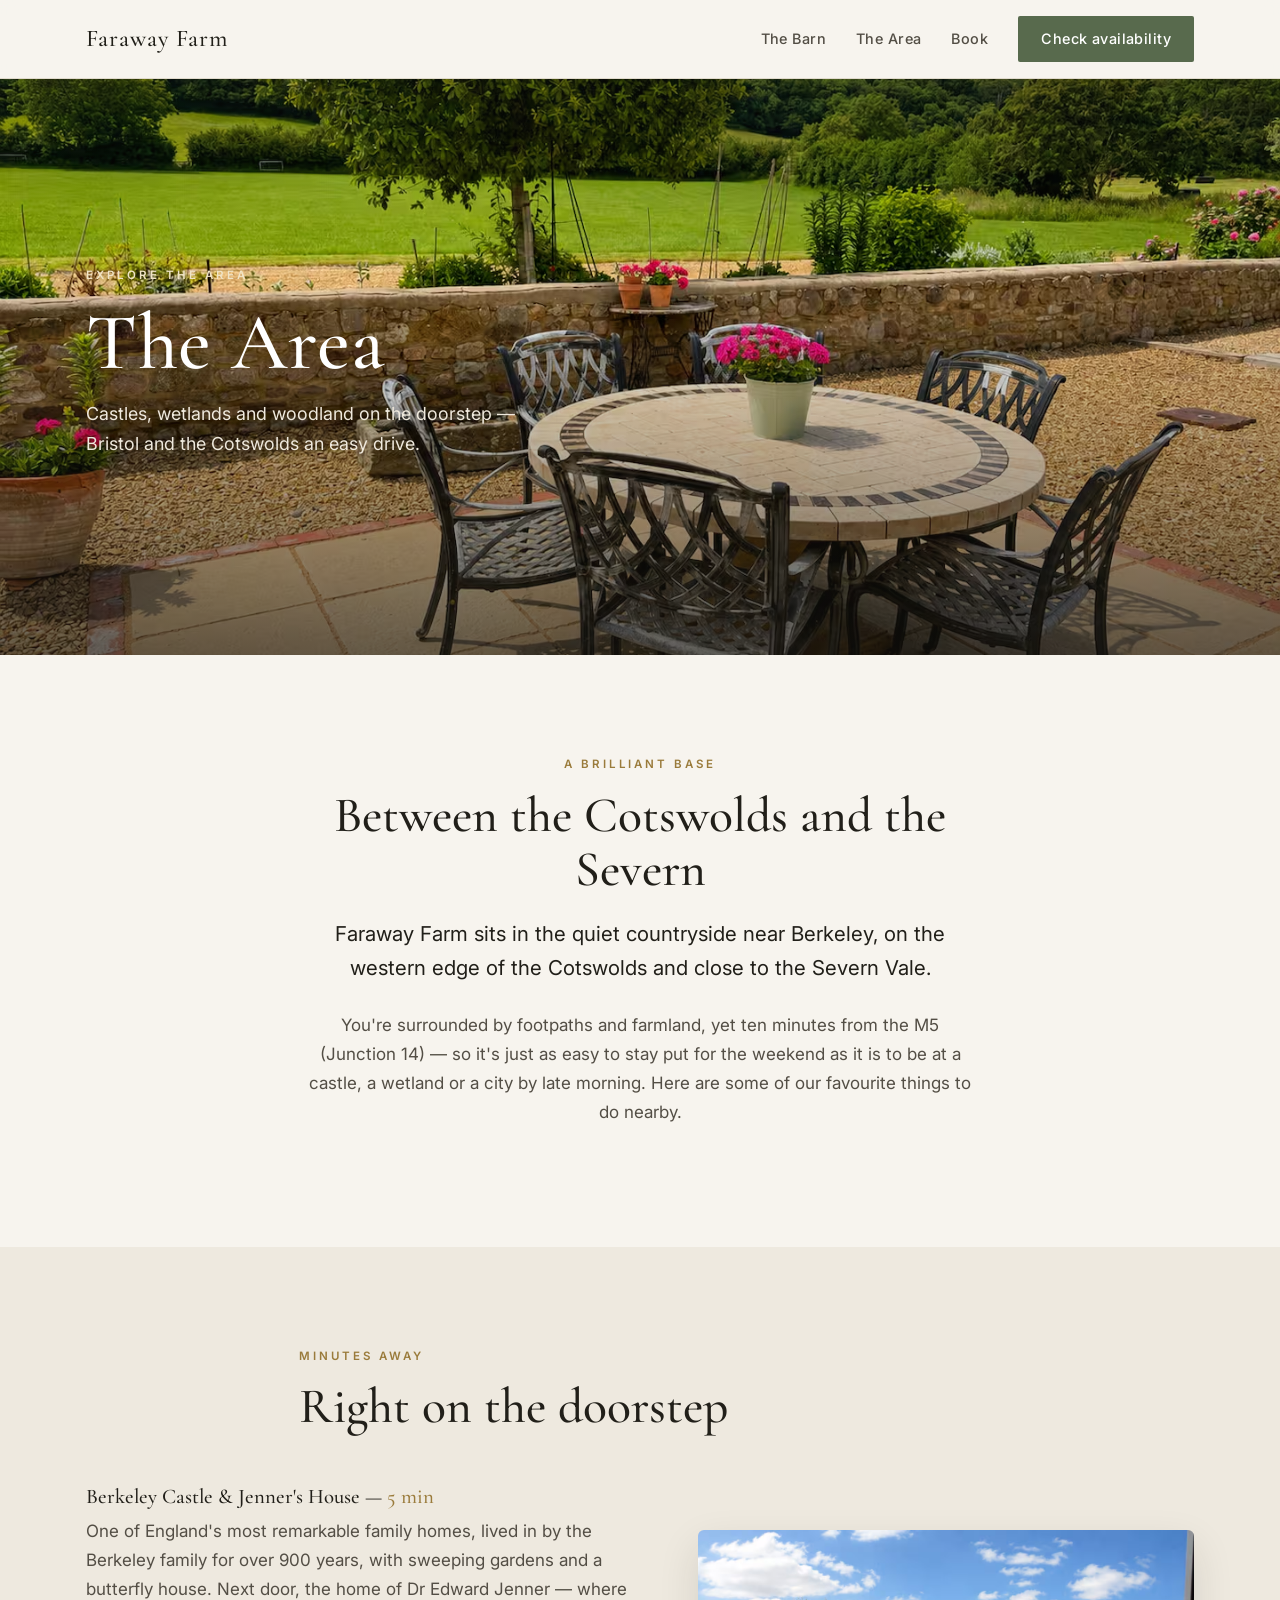
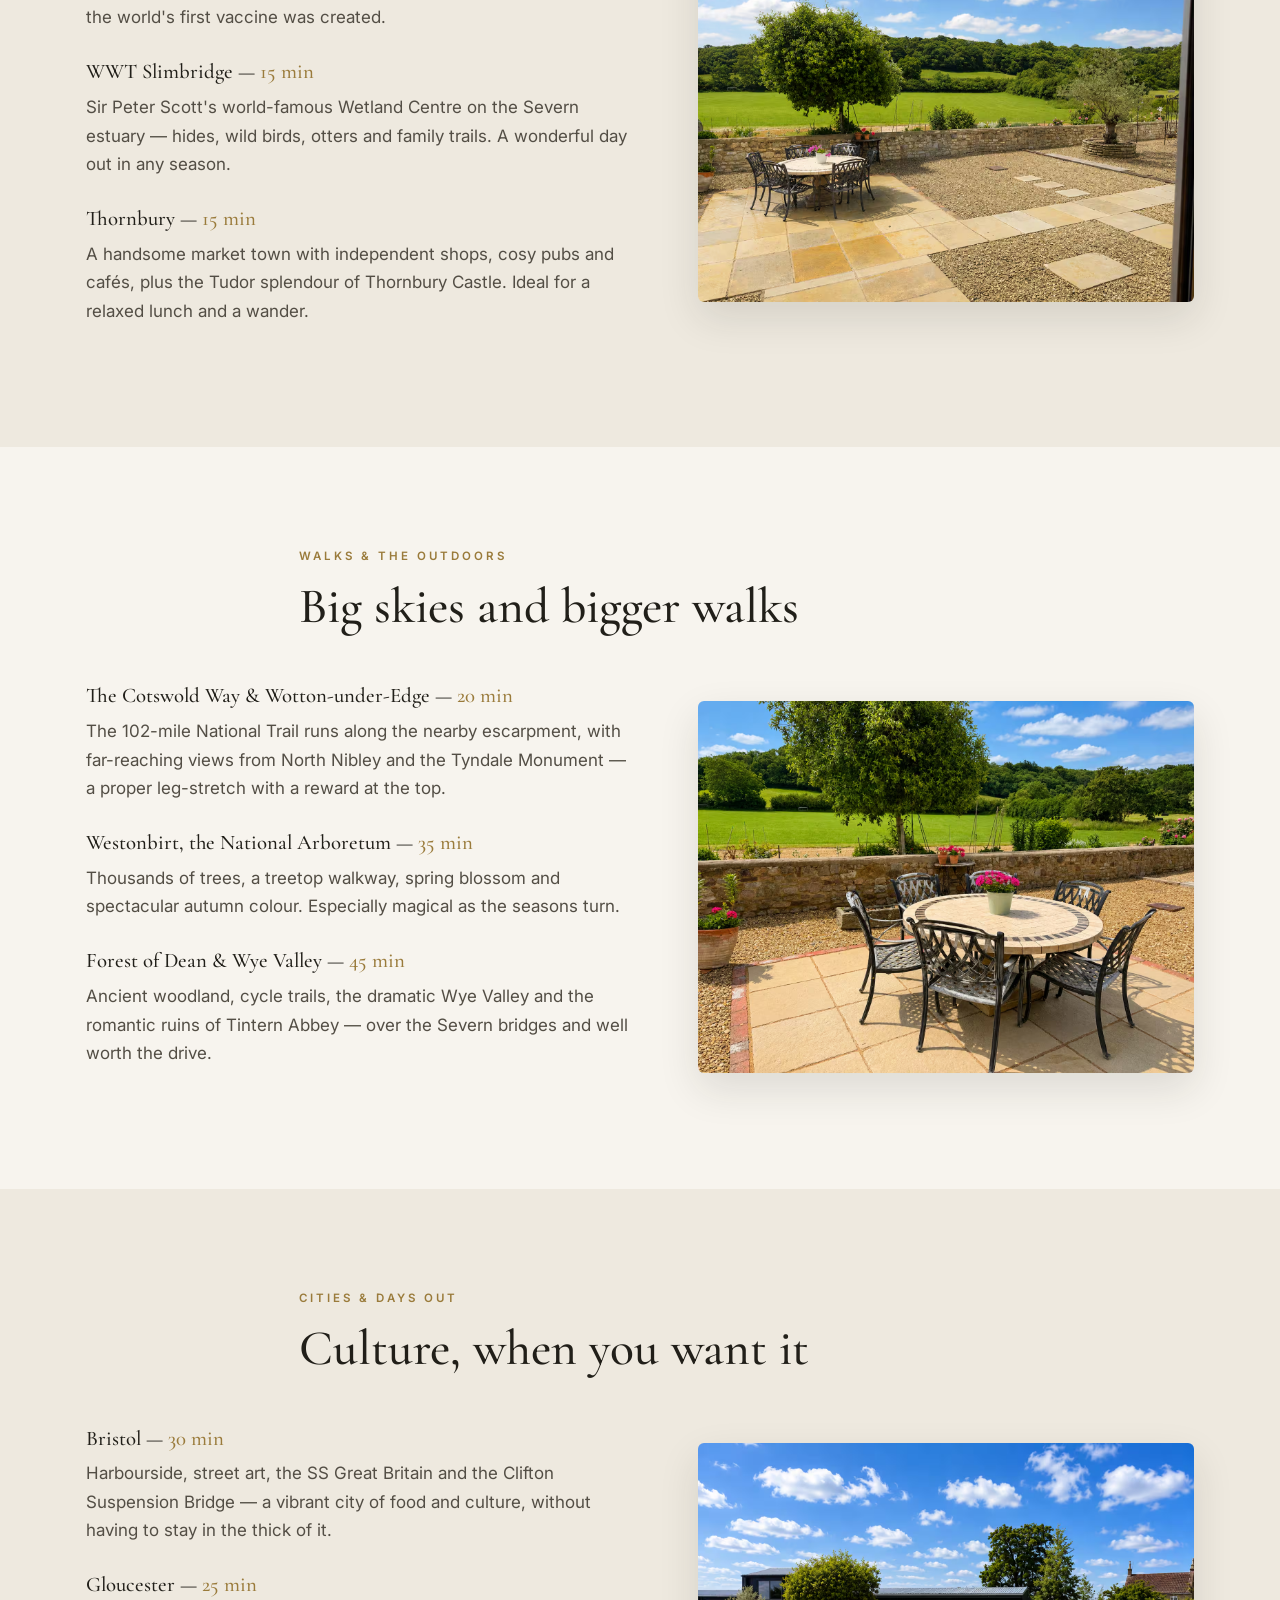
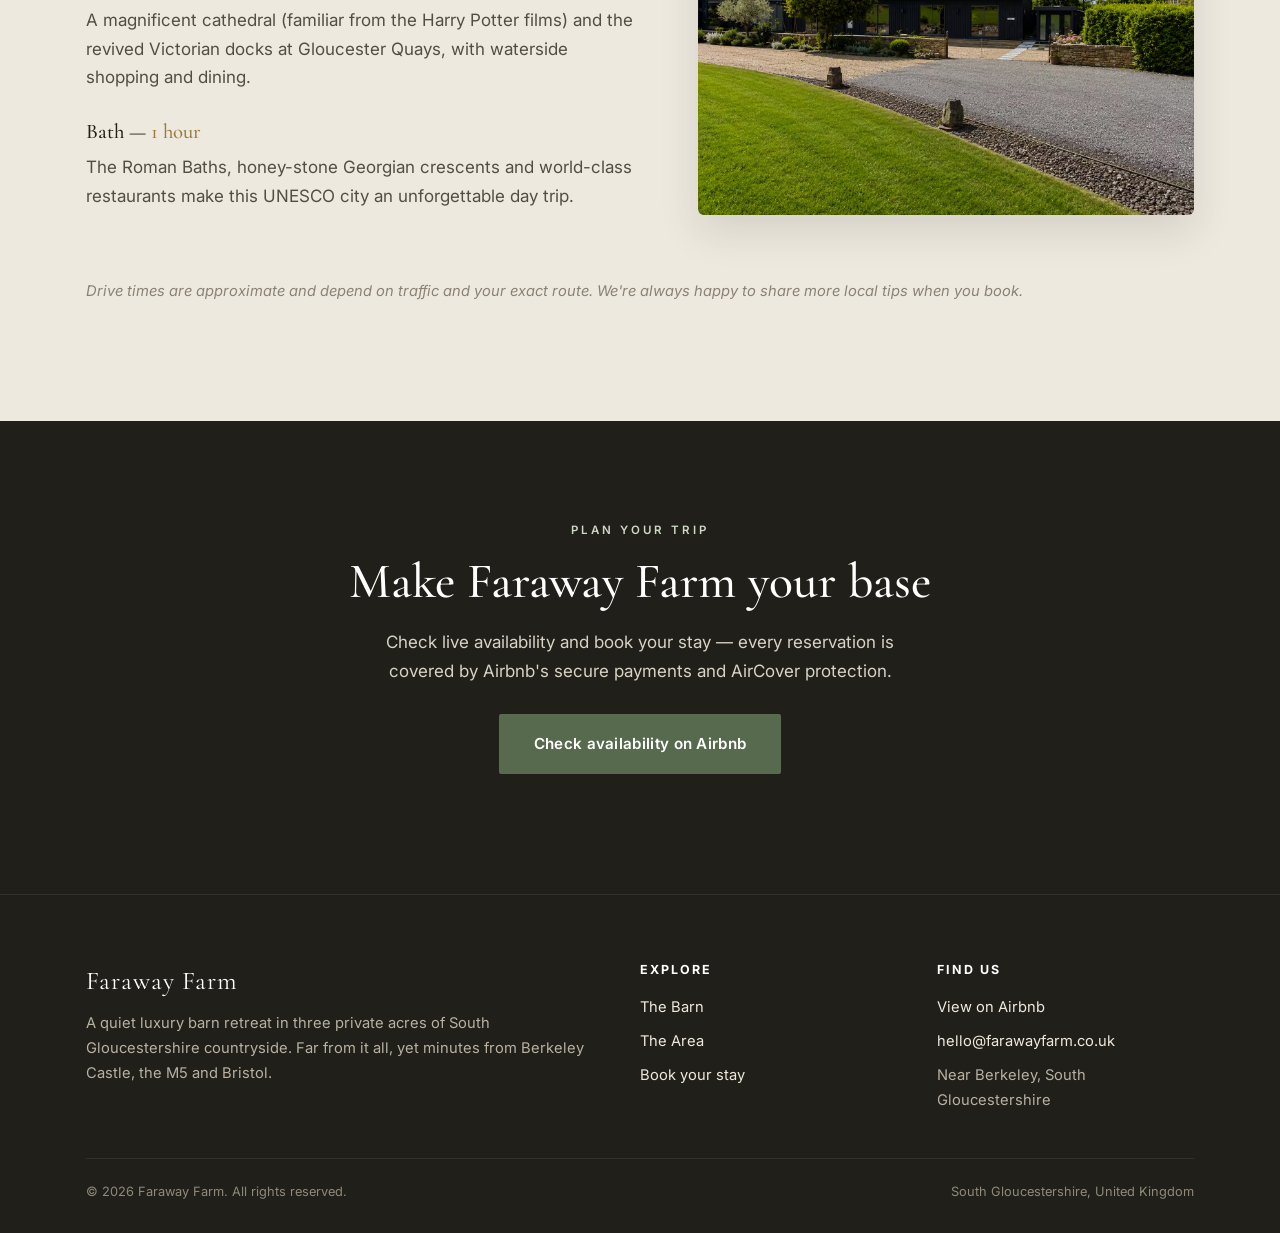
==== the-area.html @ 57a82e9d "Faraway Farm marketing site: image-led home page, The Barn/The Farm/Nearby sections, approximate-are" ====
<!DOCTYPE html>
<html lang="en-GB">
<head>
<meta charset="utf-8">
<meta name="viewport" content="width=device-width, initial-scale=1">
<title>Things to Do near Berkeley &amp; Thornbury | Faraway Farm, South Gloucestershire</title>
<meta name="description" content="What to do near Faraway Farm, close to Berkeley: Berkeley Castle, WWT Slimbridge, Thornbury, the Cotswold Way, Westonbirt Arboretum, the Forest of Dean and Wye Valley, plus easy days out in Bristol, Gloucester and Bath. Ten minutes from the M5.">
<link rel="canonical" href="https://www.farawayfarm.co.uk/the-area.html">

<meta property="og:type" content="website">
<meta property="og:title" content="The area around Faraway Farm — Berkeley, South Gloucestershire">
<meta property="og:description" content="Castles, wetlands, woodland and cities — all within easy reach of Faraway Farm, yet ten minutes from the M5.">
<meta property="og:image" content="https://www.farawayfarm.co.uk/assets/images/patio-dining.jpg">
<meta property="og:url" content="https://www.farawayfarm.co.uk/the-area.html">
<meta name="twitter:card" content="summary_large_image">

<link rel="preconnect" href="https://fonts.googleapis.com">
<link rel="preconnect" href="https://fonts.gstatic.com" crossorigin>
<link href="https://fonts.googleapis.com/css2?family=Cormorant+Garamond:ital,wght@0,400;0,500;0,600;1,400;1,500&family=Inter:wght@400;500;600;700&display=swap" rel="stylesheet">
<link rel="stylesheet" href="assets/styles.css">
</head>
<body>

<header class="site-header">
  <nav class="nav">
    <a class="brand" href="index.html">Faraway Farm</a>
    <button class="nav-toggle" aria-label="Open menu" aria-expanded="false">☰</button>
    <div class="nav-links" id="menu">
      <a href="the-barn.html">The Barn</a>
      <a href="the-area.html">The Area</a>
      <a href="#book">Book</a>
      <a class="btn btn-primary" href="https://www.airbnb.co.uk/rooms/1699802364503795984" target="_blank" rel="noopener">Check availability</a>
    </div>
  </nav>
</header>

<section class="hero short">
  <picture>
    <source srcset="assets/images/patio-dining.avif" type="image/avif">
    <img src="assets/images/patio-dining.jpg" alt="Patio at Faraway Farm looking out over countryside and woodland">
  </picture>
  <div class="hero-inner">
    <p class="label">Explore the area</p>
    <h1>The Area</h1>
    <p class="sub">Castles, wetlands and woodland on the doorstep — Bristol and the Cotswolds an easy drive.</p>
  </div>
</section>

<!-- INTRO -->
<section>
  <div class="container narrow center">
    <p class="label">A brilliant base</p>
    <h2>Between the Cotswolds and the Severn</h2>
    <p class="lead">Faraway Farm sits in the quiet countryside near Berkeley, on the western edge of the Cotswolds and close to the Severn Vale.</p>
    <p>You're surrounded by footpaths and farmland, yet ten minutes from the M5 (Junction 14) — so it's just as easy to stay put for the weekend as it is to be at a castle, a wetland or a city by late morning. Here are some of our favourite things to do nearby.</p>
  </div>
</section>

<!-- MINUTES AWAY -->
<section class="alt">
  <div class="container">
    <div class="section-head"><p class="label">Minutes away</p><h2>Right on the doorstep</h2></div>
    <div class="feature">
      <div class="feature-body">
        <h3>Berkeley Castle &amp; Jenner's House — <span style="color:var(--gold);">5 min</span></h3>
        <p>One of England's most remarkable family homes, lived in by the Berkeley family for over 900 years, with sweeping gardens and a butterfly house. Next door, the home of Dr Edward Jenner — where the world's first vaccine was created.</p>
        <h3 style="margin-top:1.4em;">WWT Slimbridge — <span style="color:var(--gold);">15 min</span></h3>
        <p>Sir Peter Scott's world-famous Wetland Centre on the Severn estuary — hides, wild birds, otters and family trails. A wonderful day out in any season.</p>
        <h3 style="margin-top:1.4em;">Thornbury — <span style="color:var(--gold);">15 min</span></h3>
        <p>A handsome market town with independent shops, cosy pubs and cafés, plus the Tudor splendour of Thornbury Castle. Ideal for a relaxed lunch and a wander.</p>
      </div>
      <div class="feature-media">
        <picture>
          <source srcset="assets/images/view.avif" type="image/avif">
          <img src="assets/images/view.jpg" alt="Countryside and woodland near Faraway Farm">
        </picture>
      </div>
    </div>
  </div>
</section>

<!-- OUTDOORS -->
<section>
  <div class="container">
    <div class="section-head"><p class="label">Walks &amp; the outdoors</p><h2>Big skies and bigger walks</h2></div>
    <div class="feature reverse">
      <div class="feature-body">
        <h3>The Cotswold Way &amp; Wotton-under-Edge — <span style="color:var(--gold);">20 min</span></h3>
        <p>The 102-mile National Trail runs along the nearby escarpment, with far-reaching views from North Nibley and the Tyndale Monument — a proper leg-stretch with a reward at the top.</p>
        <h3 style="margin-top:1.4em;">Westonbirt, the National Arboretum — <span style="color:var(--gold);">35 min</span></h3>
        <p>Thousands of trees, a treetop walkway, spring blossom and spectacular autumn colour. Especially magical as the seasons turn.</p>
        <h3 style="margin-top:1.4em;">Forest of Dean &amp; Wye Valley — <span style="color:var(--gold);">45 min</span></h3>
        <p>Ancient woodland, cycle trails, the dramatic Wye Valley and the romantic ruins of Tintern Abbey — over the Severn bridges and well worth the drive.</p>
      </div>
      <div class="feature-media">
        <picture>
          <source srcset="assets/images/patio-dining.avif" type="image/avif">
          <img src="assets/images/patio-dining.jpg" alt="Outdoor dining with views over the fields">
        </picture>
      </div>
    </div>
  </div>
</section>

<!-- CITIES -->
<section class="alt">
  <div class="container">
    <div class="section-head"><p class="label">Cities &amp; days out</p><h2>Culture, when you want it</h2></div>
    <div class="feature">
      <div class="feature-body">
        <h3>Bristol — <span style="color:var(--gold);">30 min</span></h3>
        <p>Harbourside, street art, the SS Great Britain and the Clifton Suspension Bridge — a vibrant city of food and culture, without having to stay in the thick of it.</p>
        <h3 style="margin-top:1.4em;">Gloucester — <span style="color:var(--gold);">25 min</span></h3>
        <p>A magnificent cathedral (familiar from the Harry Potter films) and the revived Victorian docks at Gloucester Quays, with waterside shopping and dining.</p>
        <h3 style="margin-top:1.4em;">Bath — <span style="color:var(--gold);">1 hour</span></h3>
        <p>The Roman Baths, honey-stone Georgian crescents and world-class restaurants make this UNESCO city an unforgettable day trip.</p>
      </div>
      <div class="feature-media">
        <picture>
          <source srcset="assets/images/exterior.avif" type="image/avif">
          <img src="assets/images/exterior.jpg" alt="The barn and grounds at Faraway Farm">
        </picture>
      </div>
    </div>
    <p style="margin-top:48px; font-size:.92rem; color:var(--muted);"><em>Drive times are approximate and depend on traffic and your exact route. We're always happy to share more local tips when you book.</em></p>
  </div>
</section>

<!-- BOOK -->
<section class="book" id="book">
  <div class="container narrow">
    <p class="label" style="color:#cdd9c4;">Plan your trip</p>
    <h2>Make Faraway Farm your base</h2>
    <p>Check live availability and book your stay — every reservation is covered by Airbnb's secure payments and AirCover protection.</p>
    <p><a class="btn btn-primary" href="https://www.airbnb.co.uk/rooms/1699802364503795984" target="_blank" rel="noopener">Check availability on Airbnb</a></p>
  </div>
</section>

<footer class="site-footer">
  <div class="container">
    <div class="footer-grid">
      <div>
        <p class="brand-foot">Faraway Farm</p>
        <p>A quiet luxury barn retreat in three private acres of South Gloucestershire countryside. Far from it all, yet minutes from Berkeley Castle, the M5 and Bristol.</p>
      </div>
      <div>
        <h4>Explore</h4>
        <ul>
          <li><a href="the-barn.html">The Barn</a></li>
          <li><a href="the-area.html">The Area</a></li>
          <li><a href="#book">Book your stay</a></li>
        </ul>
      </div>
      <div>
        <h4>Find us</h4>
        <ul>
          <li><a href="https://www.airbnb.co.uk/rooms/1699802364503795984" target="_blank" rel="noopener">View on Airbnb</a></li>
          <li><a href="mailto:hello@farawayfarm.co.uk">hello@farawayfarm.co.uk</a></li>
          <li>Near Berkeley, South Gloucestershire</li>
        </ul>
      </div>
    </div>
    <div class="footer-bottom">
      <span>© <span id="year"></span> Faraway Farm. All rights reserved.</span>
      <span>South Gloucestershire, United Kingdom</span>
    </div>
  </div>
</footer>

<script>
  var t = document.querySelector('.nav-toggle'), m = document.getElementById('menu');
  t.addEventListener('click', function () { var o = m.classList.toggle('open'); t.setAttribute('aria-expanded', o); });
  document.getElementById('year').textContent = new Date().getFullYear();
</script>
</body>
</html>
---- assets/styles.css ----
/* ===========================================================
   Faraway Farm — styles (v2, editorial rebuild)
   Plain CSS, no build step. Brand colours in :root.
   =========================================================== */

:root {
  --bg:        #f7f4ee;   /* warm paper */
  --bg-alt:    #eee9df;   /* deeper cream for alternating bands */
  --ink:       #211f19;   /* near-black, timber */
  --ink-soft:  #534e45;   /* body text */
  --muted:     #8a8275;   /* captions, small labels */
  --line:      #e1dacd;   /* hairlines */
  --accent:    #586a4d;   /* sage / field green */
  --accent-dk: #3e4c38;
  --gold:      #9a7b3b;   /* used sparingly, e.g. drive times */
  --white:     #ffffff;
  --maxw:      1160px;
  --prose:     720px;
  --radius:    6px;
  --shadow:    0 16px 40px rgba(33,31,25,.12);
  --serif:     "Cormorant Garamond", Georgia, "Times New Roman", serif;
  --sans:      "Inter", system-ui, -apple-system, "Segoe UI", Roboto, Arial, sans-serif;
}

* { box-sizing: border-box; }
html { scroll-behavior: smooth; }

body {
  margin: 0;
  font-family: var(--sans);
  color: var(--ink-soft);
  background: var(--bg);
  line-height: 1.7;
  font-size: 17px;
  -webkit-font-smoothing: antialiased;
}

h1, h2, h3 { font-family: var(--serif); color: var(--ink); font-weight: 500; line-height: 1.1; margin: 0 0 .4em; }
h1 { font-size: clamp(2.8rem, 7vw, 5rem); letter-spacing: .5px; }
h2 { font-size: clamp(2rem, 4.5vw, 3.1rem); }
h3 { font-size: 1.3rem; }

p { margin: 0 0 1.2em; }
a { color: var(--accent-dk); }
img { max-width: 100%; display: block; }

.container { width: 100%; max-width: var(--maxw); margin: 0 auto; padding: 0 26px; }
.narrow { max-width: var(--prose); }
.center { text-align: center; }

/* small uppercase label */
.label {
  font-family: var(--sans);
  text-transform: uppercase;
  letter-spacing: .26em;
  font-size: .72rem;
  font-weight: 600;
  color: var(--gold);
  margin: 0 0 1.1em;
}

/* lead paragraph */
.lead { font-size: 1.28rem; line-height: 1.7; color: var(--ink); }

/* ---------- Buttons / links ---------- */
.btn {
  display: inline-block;
  font-family: var(--sans);
  font-weight: 600;
  font-size: .95rem;
  letter-spacing: .02em;
  padding: 16px 34px;
  border-radius: 2px;
  text-decoration: none;
  transition: background .18s ease, color .18s ease, transform .18s ease;
  border: 1px solid transparent;
  cursor: pointer;
}
.btn-primary { background: var(--accent); color: #fff; }
.btn-primary:hover { background: var(--accent-dk); }
.btn-line { background: transparent; border-color: currentColor; color: var(--ink); }
.btn-line:hover { background: var(--ink); color: #fff; }

/* understated text link with arrow */
.tlink {
  display: inline-block; font-weight: 600; font-size: .95rem; letter-spacing: .02em;
  text-decoration: none; color: var(--accent-dk);
  border-bottom: 1px solid var(--line); padding-bottom: 3px;
}
.tlink:hover { border-color: var(--accent-dk); }

/* ---------- Header / nav ---------- */
.site-header {
  position: sticky; top: 0; z-index: 50;
  background: rgba(247,244,238,.9);
  backdrop-filter: blur(8px);
  border-bottom: 1px solid var(--line);
}
.nav { display: flex; align-items: center; justify-content: space-between; gap: 16px; padding: 16px 26px; max-width: var(--maxw); margin: 0 auto; }
.brand { font-family: var(--serif); font-weight: 500; font-size: 1.5rem; color: var(--ink); text-decoration: none; letter-spacing: 1px; }
.nav-links { display: flex; align-items: center; gap: 30px; }
.nav-links a { text-decoration: none; color: var(--ink-soft); font-weight: 500; font-size: .9rem; letter-spacing: .03em; }
.nav-links a:hover { color: var(--ink); }
.nav-links .btn { padding: 10px 22px; color: #fff; }
.nav-toggle { display: none; background: none; border: 0; font-size: 1.5rem; cursor: pointer; color: var(--ink); }

/* ---------- Hero ---------- */
.hero { position: relative; height: 92vh; min-height: 560px; display: flex; align-items: flex-end; color: #fff; }
.hero::before {
  content: ""; position: absolute; inset: 0; z-index: 1;
  background: linear-gradient(180deg, rgba(20,18,14,.30) 0%, rgba(20,18,14,0) 35%, rgba(20,18,14,.65) 100%);
}
.hero picture, .hero img { position: absolute; inset: 0; width: 100%; height: 100%; object-fit: cover; }
.hero-inner { position: relative; z-index: 2; padding: 0 26px 70px; max-width: var(--maxw); margin: 0 auto; width: 100%; }
.hero .label { color: #f0e4c6; }
.hero h1 { color: #fff; margin-bottom: .15em; text-shadow: 0 2px 30px rgba(0,0,0,.35); }
.hero .tagline { font-family: var(--serif); font-style: italic; font-size: clamp(1.4rem, 3vw, 2rem); color: #f3eee4; margin: 0 0 .7em; text-shadow: 0 1px 16px rgba(0,0,0,.4); }
.hero p.sub { font-size: 1.12rem; max-width: 44ch; color: #efe9dd; text-shadow: 0 1px 14px rgba(0,0,0,.45); margin-bottom: 26px; }
.hero.short { height: 64vh; min-height: 440px; }

/* ---------- Stat strip ---------- */
.stats { border-top: 1px solid var(--line); border-bottom: 1px solid var(--line); background: var(--bg-alt); }
.stats ul {
  list-style: none; margin: 0 auto; max-width: var(--maxw);
  padding: 22px 26px; display: flex; flex-wrap: wrap; justify-content: center;
  gap: 10px 0; font-family: var(--sans);
  text-transform: uppercase; letter-spacing: .16em; font-size: .76rem; font-weight: 600; color: var(--ink);
}
.stats li { padding: 0 26px; position: relative; }
.stats li + li::before { content: ""; position: absolute; left: 0; top: 50%; transform: translateY(-50%); width: 1px; height: 14px; background: var(--line); }

/* ---------- Sections ---------- */
section { padding: 100px 0; }
section.alt { background: var(--bg-alt); }
.section-head { max-width: 62ch; margin: 0 auto 52px; }

/* ---------- Editorial feature row ---------- */
.feature { display: grid; grid-template-columns: 1.05fr .95fr; gap: 64px; align-items: center; }
.feature + .feature { margin-top: 110px; }
.feature.reverse .feature-media { order: 2; }
.feature-media img { border-radius: var(--radius); box-shadow: var(--shadow); width: 100%; max-height: 520px; object-fit: cover; }
.feature-body h2 { margin-bottom: .35em; }

/* ---------- Statement band (image + big serif line) ---------- */
.statement { position: relative; color: #fff; text-align: center; padding: 0; }
.statement-inner { position: relative; z-index: 2; padding: 140px 26px; max-width: 900px; margin: 0 auto; }
.statement::before { content: ""; position: absolute; inset: 0; z-index: 1; background: rgba(22,20,15,.5); }
.statement picture, .statement img { position: absolute; inset: 0; width: 100%; height: 100%; object-fit: cover; }
.statement p { font-family: var(--serif); font-weight: 500; font-size: clamp(1.8rem, 4vw, 3rem); line-height: 1.25; color: #fff; margin: 0; text-shadow: 0 2px 24px rgba(0,0,0,.4); }
.statement .by { font-family: var(--sans); font-size: .8rem; letter-spacing: .22em; text-transform: uppercase; color: #e7dcc2; margin-top: 26px; }

/* ---------- Near / far place lists ---------- */
.places { display: grid; grid-template-columns: 1fr 1fr; gap: 60px; }
.places h3 { font-family: var(--sans); text-transform: uppercase; letter-spacing: .2em; font-size: .8rem; font-weight: 700; color: var(--gold); margin-bottom: 8px; padding-bottom: 14px; border-bottom: 2px solid var(--line); }
.places ul { list-style: none; margin: 0; padding: 0; }
.places li { display: flex; justify-content: space-between; align-items: baseline; gap: 16px; padding: 15px 0; border-bottom: 1px solid var(--line); }
.places .place { font-size: 1.08rem; color: var(--ink); }
.places .time { font-size: .82rem; letter-spacing: .08em; color: var(--muted); white-space: nowrap; font-variant-numeric: tabular-nums; }

/* ---------- Gallery (editorial collage) ---------- */
.gallery { display: grid; grid-template-columns: repeat(4, 1fr); grid-auto-rows: 220px; gap: 12px; }
.gallery a { overflow: hidden; border-radius: var(--radius); display: block; }
.gallery img { width: 100%; height: 100%; object-fit: cover; transition: transform .5s ease; }
.gallery a:hover img { transform: scale(1.05); }
.g-wide { grid-column: span 2; }
.g-tall { grid-row: span 2; }

/* ---------- Horizontal image scroller ---------- */
.scroller-wrap { position: relative; }
.scroller {
  display: flex; gap: 14px;
  overflow-x: auto; scroll-snap-type: x mandatory;
  -webkit-overflow-scrolling: touch;
  padding: 4px 26px 20px;
  scroll-padding-left: 26px;
}
.scroller figure { flex: 0 0 auto; margin: 0; width: clamp(260px, 64vw, 720px); scroll-snap-align: start; }
.scroller img { width: 100%; height: clamp(300px, 56vh, 520px); object-fit: cover; border-radius: var(--radius); }
.scroller::-webkit-scrollbar { height: 6px; }
.scroller::-webkit-scrollbar-track { background: transparent; }
.scroller::-webkit-scrollbar-thumb { background: var(--line); border-radius: 3px; }
.scroll-btn {
  position: absolute; top: calc(50% - 10px); transform: translateY(-50%); z-index: 5;
  width: 50px; height: 50px; border-radius: 50%;
  background: rgba(255,255,255,.92); border: 1px solid var(--line);
  font-size: 1.5rem; line-height: 1; color: var(--ink); cursor: pointer;
  display: flex; align-items: center; justify-content: center;
  box-shadow: var(--shadow); transition: background .15s ease;
}
.scroll-btn:hover { background: #fff; }
.scroll-btn.prev { left: 16px; }
.scroll-btn.next { right: 16px; }
.image-section { padding: 90px 0; }
.image-section .section-head { margin-bottom: 36px; }
@media (max-width: 700px) { .scroll-btn { display: none; } }

/* ---------- Approximate-area map ---------- */
.map-wrap { position: relative; border-radius: var(--radius); overflow: hidden; box-shadow: var(--shadow); margin-top: 50px; }
.map-wrap iframe { display: block; width: 100%; height: 440px; border: 0; }
.map-circle {
  position: absolute; top: 50%; left: 50%; width: 180px; height: 180px;
  transform: translate(-50%, -50%); border-radius: 50%;
  background: rgba(88,106,77,.18); border: 2px solid rgba(88,106,77,.55);
  pointer-events: none;
}
.map-note { text-align: center; font-size: .85rem; color: var(--muted); margin-top: 16px; }

/* ---------- Floor plan ---------- */
.floorplan { background: #fff; border: 1px solid var(--line); border-radius: var(--radius); padding: 24px; }
.floorplan img { margin: 0 auto; max-width: 780px; }

/* ---------- Amenities ---------- */
.amenities { columns: 2; column-gap: 48px; list-style: none; padding: 0; margin: 1.2em 0 0; }
.amenities li { break-inside: avoid; padding: 8px 0 8px 22px; position: relative; }
.amenities li::before { content: "—"; position: absolute; left: 0; color: var(--accent); }

/* ---------- Booking ---------- */
.book { background: var(--ink); color: #efe9dd; text-align: center; }
.book h2 { color: #fff; }
.book p { max-width: 50ch; margin-left: auto; margin-right: auto; color: #d9d3c6; }
.book .note { font-size: .85rem; color: #a59d8e; margin-top: 22px; }
.book .btn-primary { margin-top: 8px; }

/* ---------- Footer ---------- */
.site-footer { background: var(--ink); color: #b8b1a3; padding: 64px 0 30px; font-size: .92rem; border-top: 1px solid #34312a; }
.site-footer a { color: #efe9dd; text-decoration: none; }
.site-footer a:hover { text-decoration: underline; }
.footer-grid { display: grid; grid-template-columns: 2fr 1fr 1fr; gap: 40px; margin-bottom: 36px; }
.footer-grid h4 { color: #fff; font-family: var(--sans); font-size: .78rem; letter-spacing: .16em; text-transform: uppercase; margin: 0 0 14px; }
.footer-grid ul { list-style: none; padding: 0; margin: 0; }
.footer-grid li { margin-bottom: 9px; }
.brand-foot { font-family: var(--serif); font-size: 1.6rem; color: #fff; letter-spacing: 1px; margin-bottom: .3em; }
.footer-bottom { border-top: 1px solid #34312a; padding-top: 22px; display: flex; flex-wrap: wrap; justify-content: space-between; gap: 10px; font-size: .8rem; color: #8f897b; }

/* ---------- Responsive ---------- */
@media (max-width: 880px) {
  section { padding: 72px 0; }
  .feature, .places { grid-template-columns: 1fr; gap: 30px; }
  .feature + .feature { margin-top: 64px; }
  .feature.reverse .feature-media { order: 0; }
  .gallery { grid-template-columns: repeat(2, 1fr); grid-auto-rows: 200px; }
  .g-wide { grid-column: span 2; }
  .nav-links {
    position: absolute; top: 100%; left: 0; right: 0;
    flex-direction: column; align-items: stretch; gap: 0;
    background: var(--bg); border-bottom: 1px solid var(--line);
    padding: 6px 26px 16px; display: none;
  }
  .nav-links.open { display: flex; }
  .nav-links a { padding: 13px 0; border-bottom: 1px solid var(--line); }
  .nav-links .btn { margin-top: 12px; text-align: center; }
  .nav-toggle { display: block; }
}
@media (max-width: 520px) {
  .amenities { columns: 1; }
  .gallery { grid-template-columns: 1fr; grid-auto-rows: 240px; }
  .g-wide, .g-tall { grid-column: span 1; grid-row: span 1; }
  .stats li { padding: 0 14px; }
}
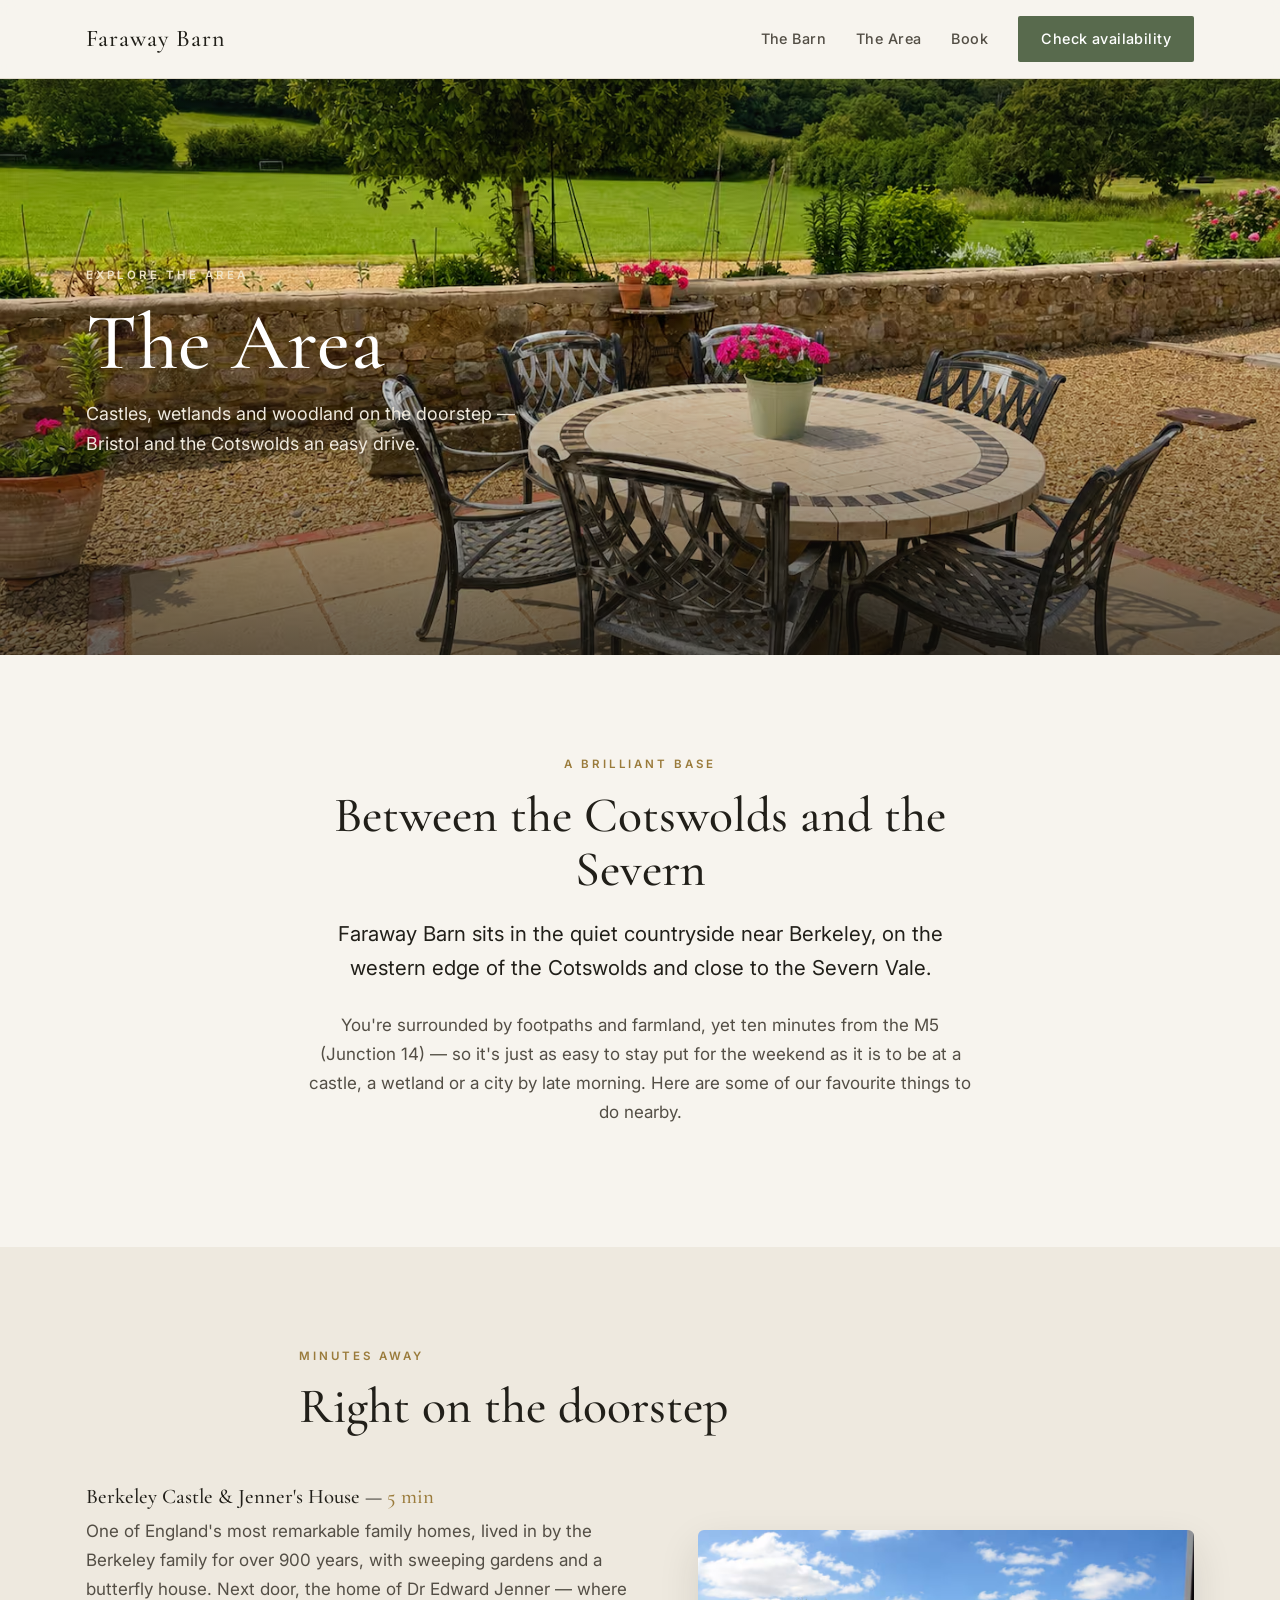
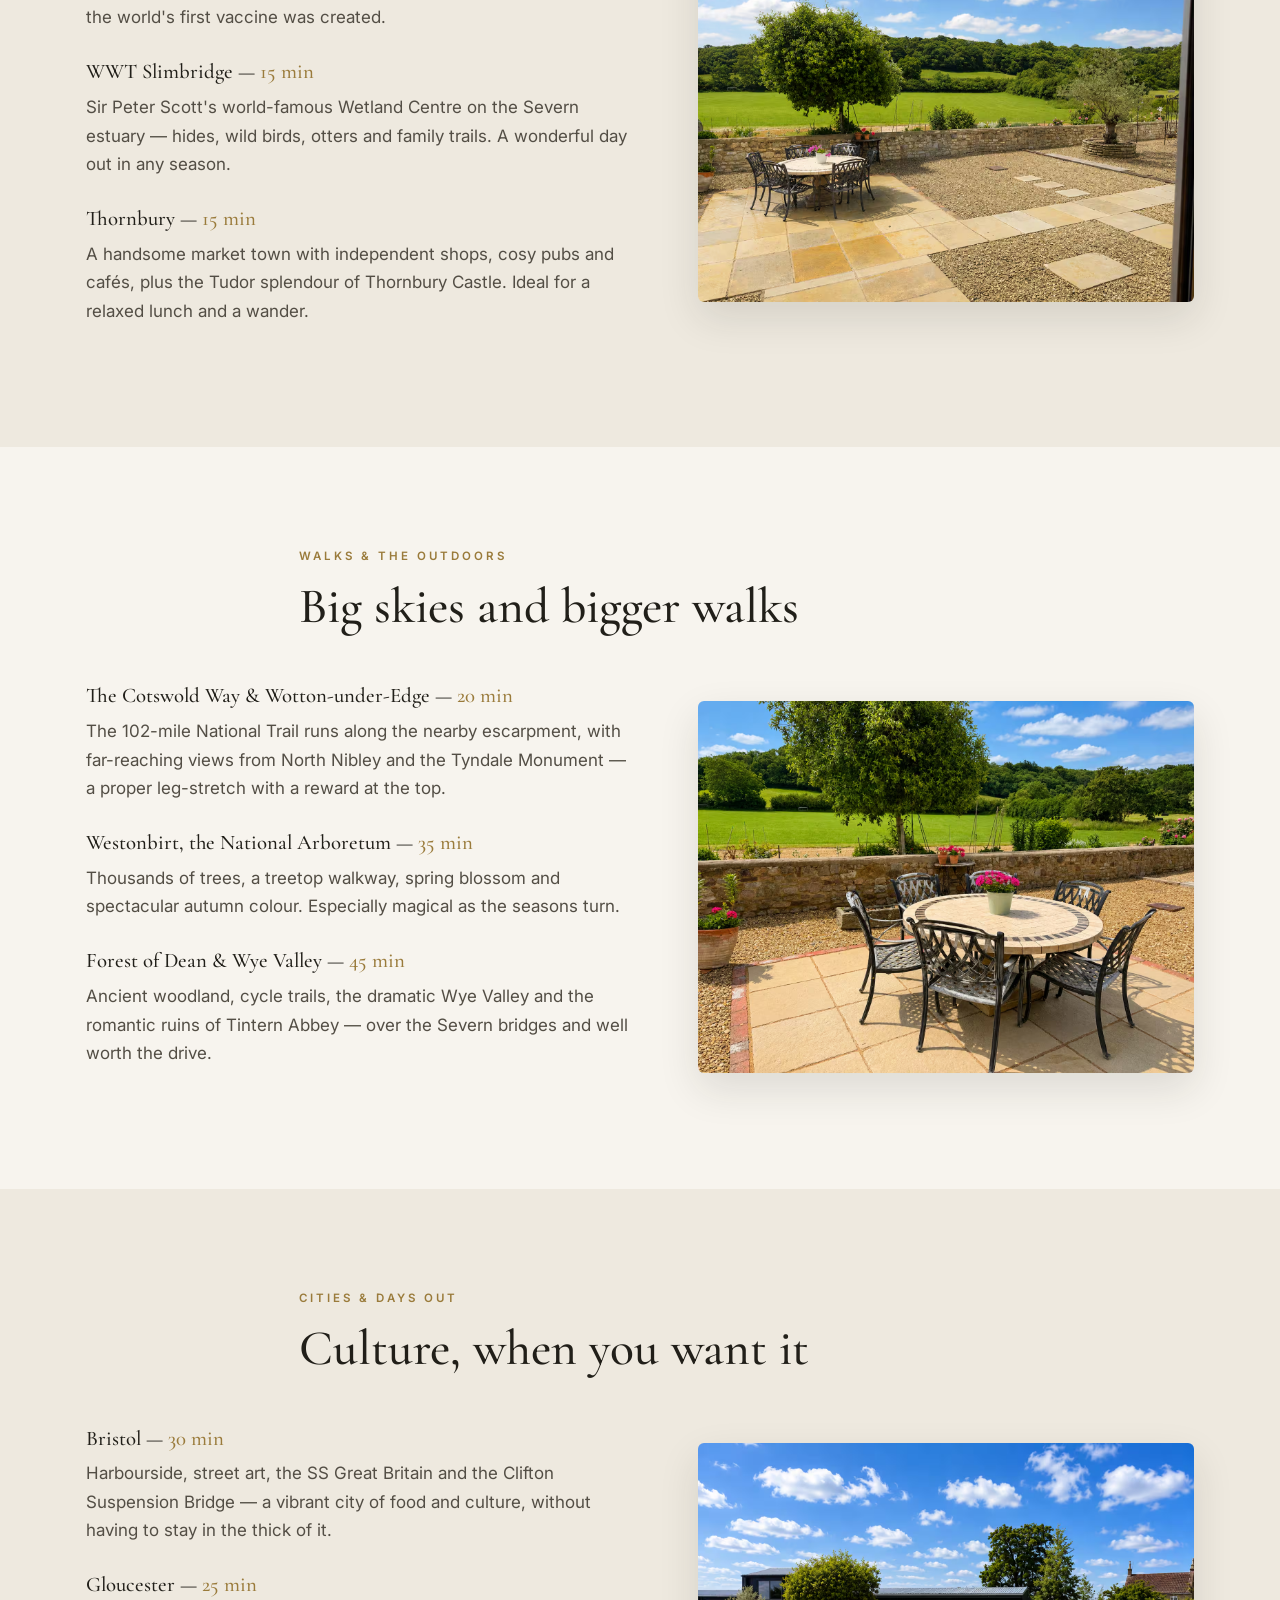
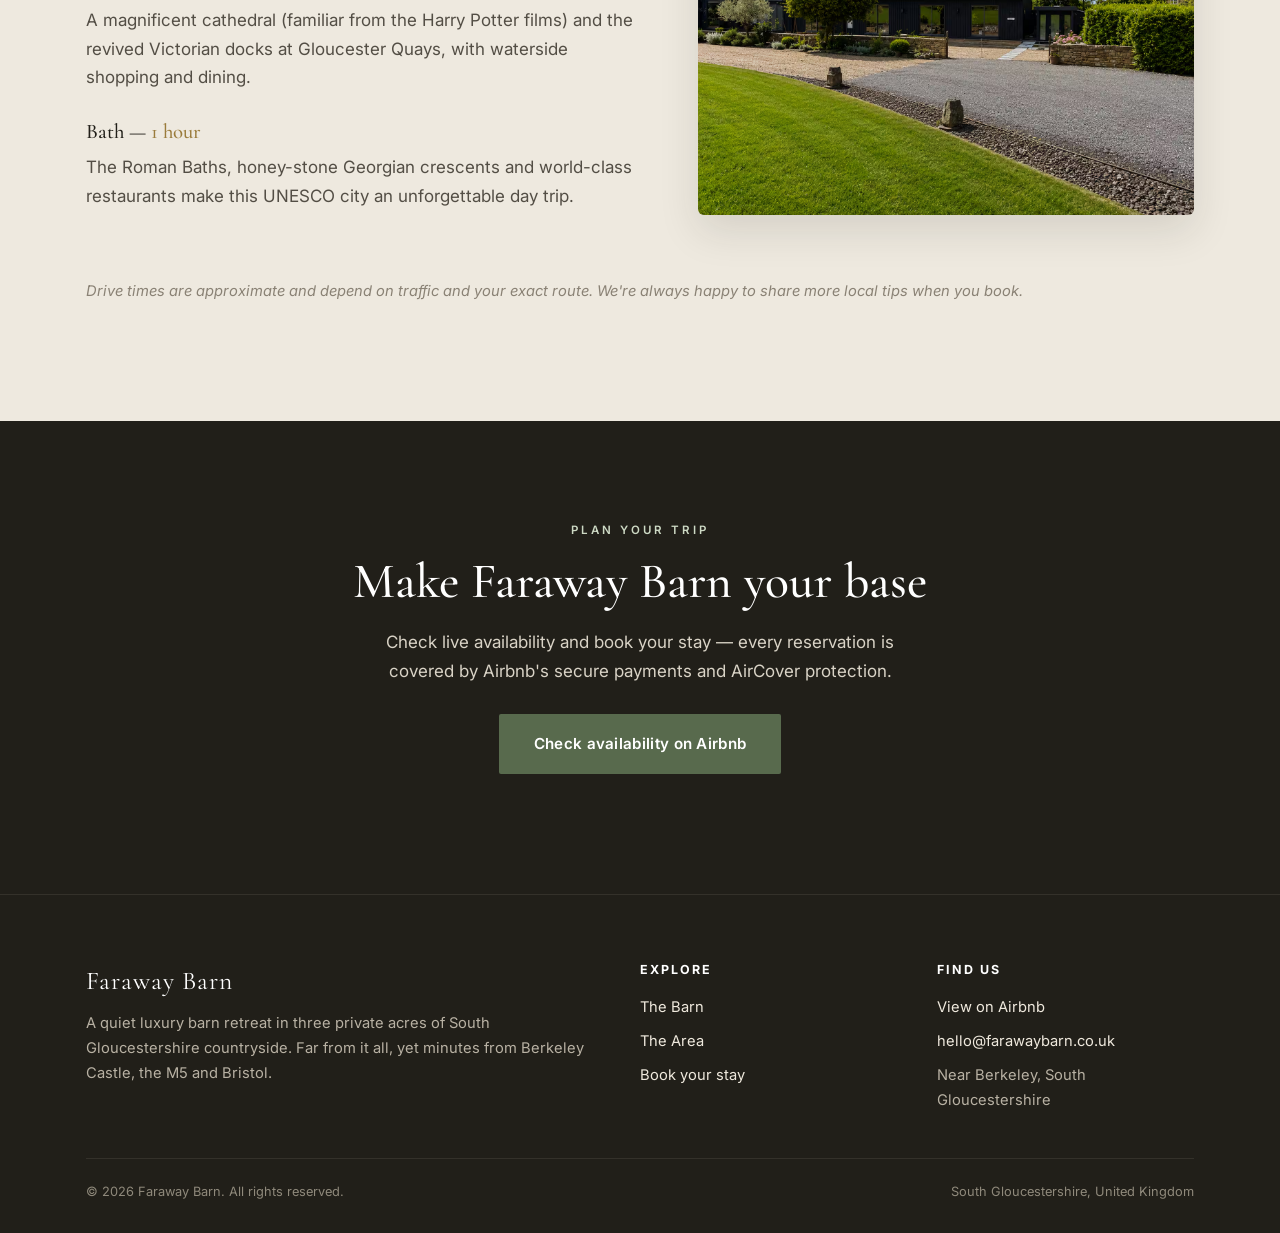
==== commit 941530fd: "Rebrand Faraway Farm to Faraway Barn (farawaybarn.co.uk)" ====
--- a/the-area.html
+++ b/the-area.html
@@ -3,15 +3,15 @@
 <head>
 <meta charset="utf-8">
 <meta name="viewport" content="width=device-width, initial-scale=1">
-<title>Things to Do near Berkeley &amp; Thornbury | Faraway Farm, South Gloucestershire</title>
-<meta name="description" content="What to do near Faraway Farm, close to Berkeley: Berkeley Castle, WWT Slimbridge, Thornbury, the Cotswold Way, Westonbirt Arboretum, the Forest of Dean and Wye Valley, plus easy days out in Bristol, Gloucester and Bath. Ten minutes from the M5.">
-<link rel="canonical" href="https://www.farawayfarm.co.uk/the-area.html">
+<title>Things to Do near Berkeley &amp; Thornbury | Faraway Barn, South Gloucestershire</title>
+<meta name="description" content="What to do near Faraway Barn, close to Berkeley: Berkeley Castle, WWT Slimbridge, Thornbury, the Cotswold Way, Westonbirt Arboretum, the Forest of Dean and Wye Valley, plus easy days out in Bristol, Gloucester and Bath. Ten minutes from the M5.">
+<link rel="canonical" href="https://www.farawaybarn.co.uk/the-area.html">
 
 <meta property="og:type" content="website">
-<meta property="og:title" content="The area around Faraway Farm — Berkeley, South Gloucestershire">
-<meta property="og:description" content="Castles, wetlands, woodland and cities — all within easy reach of Faraway Farm, yet ten minutes from the M5.">
-<meta property="og:image" content="https://www.farawayfarm.co.uk/assets/images/patio-dining.jpg">
-<meta property="og:url" content="https://www.farawayfarm.co.uk/the-area.html">
+<meta property="og:title" content="The area around Faraway Barn — Berkeley, South Gloucestershire">
+<meta property="og:description" content="Castles, wetlands, woodland and cities — all within easy reach of Faraway Barn, yet ten minutes from the M5.">
+<meta property="og:image" content="https://www.farawaybarn.co.uk/assets/images/patio-dining.jpg">
+<meta property="og:url" content="https://www.farawaybarn.co.uk/the-area.html">
 <meta name="twitter:card" content="summary_large_image">
 
 <link rel="preconnect" href="https://fonts.googleapis.com">
@@ -23,7 +23,7 @@
 
 <header class="site-header">
   <nav class="nav">
-    <a class="brand" href="index.html">Faraway Farm</a>
+    <a class="brand" href="index.html">Faraway Barn</a>
     <button class="nav-toggle" aria-label="Open menu" aria-expanded="false">☰</button>
     <div class="nav-links" id="menu">
       <a href="the-barn.html">The Barn</a>
@@ -37,7 +37,7 @@
 <section class="hero short">
   <picture>
     <source srcset="assets/images/patio-dining.avif" type="image/avif">
-    <img src="assets/images/patio-dining.jpg" alt="Patio at Faraway Farm looking out over countryside and woodland">
+    <img src="assets/images/patio-dining.jpg" alt="Patio at Faraway Barn looking out over countryside and woodland">
   </picture>
   <div class="hero-inner">
     <p class="label">Explore the area</p>
@@ -51,7 +51,7 @@
   <div class="container narrow center">
     <p class="label">A brilliant base</p>
     <h2>Between the Cotswolds and the Severn</h2>
-    <p class="lead">Faraway Farm sits in the quiet countryside near Berkeley, on the western edge of the Cotswolds and close to the Severn Vale.</p>
+    <p class="lead">Faraway Barn sits in the quiet countryside near Berkeley, on the western edge of the Cotswolds and close to the Severn Vale.</p>
     <p>You're surrounded by footpaths and farmland, yet ten minutes from the M5 (Junction 14) — so it's just as easy to stay put for the weekend as it is to be at a castle, a wetland or a city by late morning. Here are some of our favourite things to do nearby.</p>
   </div>
 </section>
@@ -72,7 +72,7 @@
       <div class="feature-media">
         <picture>
           <source srcset="assets/images/view.avif" type="image/avif">
-          <img src="assets/images/view.jpg" alt="Countryside and woodland near Faraway Farm">
+          <img src="assets/images/view.jpg" alt="Countryside and woodland near Faraway Barn">
         </picture>
       </div>
     </div>
@@ -118,7 +118,7 @@
       <div class="feature-media">
         <picture>
           <source srcset="assets/images/exterior.avif" type="image/avif">
-          <img src="assets/images/exterior.jpg" alt="The barn and grounds at Faraway Farm">
+          <img src="assets/images/exterior.jpg" alt="The barn and grounds at Faraway Barn">
         </picture>
       </div>
     </div>
@@ -130,7 +130,7 @@
 <section class="book" id="book">
   <div class="container narrow">
     <p class="label" style="color:#cdd9c4;">Plan your trip</p>
-    <h2>Make Faraway Farm your base</h2>
+    <h2>Make Faraway Barn your base</h2>
     <p>Check live availability and book your stay — every reservation is covered by Airbnb's secure payments and AirCover protection.</p>
     <p><a class="btn btn-primary" href="https://www.airbnb.co.uk/rooms/1699802364503795984" target="_blank" rel="noopener">Check availability on Airbnb</a></p>
   </div>
@@ -140,7 +140,7 @@
   <div class="container">
     <div class="footer-grid">
       <div>
-        <p class="brand-foot">Faraway Farm</p>
+        <p class="brand-foot">Faraway Barn</p>
         <p>A quiet luxury barn retreat in three private acres of South Gloucestershire countryside. Far from it all, yet minutes from Berkeley Castle, the M5 and Bristol.</p>
       </div>
       <div>
@@ -155,13 +155,13 @@
         <h4>Find us</h4>
         <ul>
           <li><a href="https://www.airbnb.co.uk/rooms/1699802364503795984" target="_blank" rel="noopener">View on Airbnb</a></li>
-          <li><a href="mailto:hello@farawayfarm.co.uk">hello@farawayfarm.co.uk</a></li>
+          <li><a href="mailto:hello@farawaybarn.co.uk">hello@farawaybarn.co.uk</a></li>
           <li>Near Berkeley, South Gloucestershire</li>
         </ul>
       </div>
     </div>
     <div class="footer-bottom">
-      <span>© <span id="year"></span> Faraway Farm. All rights reserved.</span>
+      <span>© <span id="year"></span> Faraway Barn. All rights reserved.</span>
       <span>South Gloucestershire, United Kingdom</span>
     </div>
   </div>
--- a/assets/styles.css
+++ b/assets/styles.css
@@ -1,5 +1,5 @@
 /* ===========================================================
-   Faraway Farm — styles (v2, editorial rebuild)
+   Faraway Barn — styles (v2, editorial rebuild)
    Plain CSS, no build step. Brand colours in :root.
    =========================================================== */
 
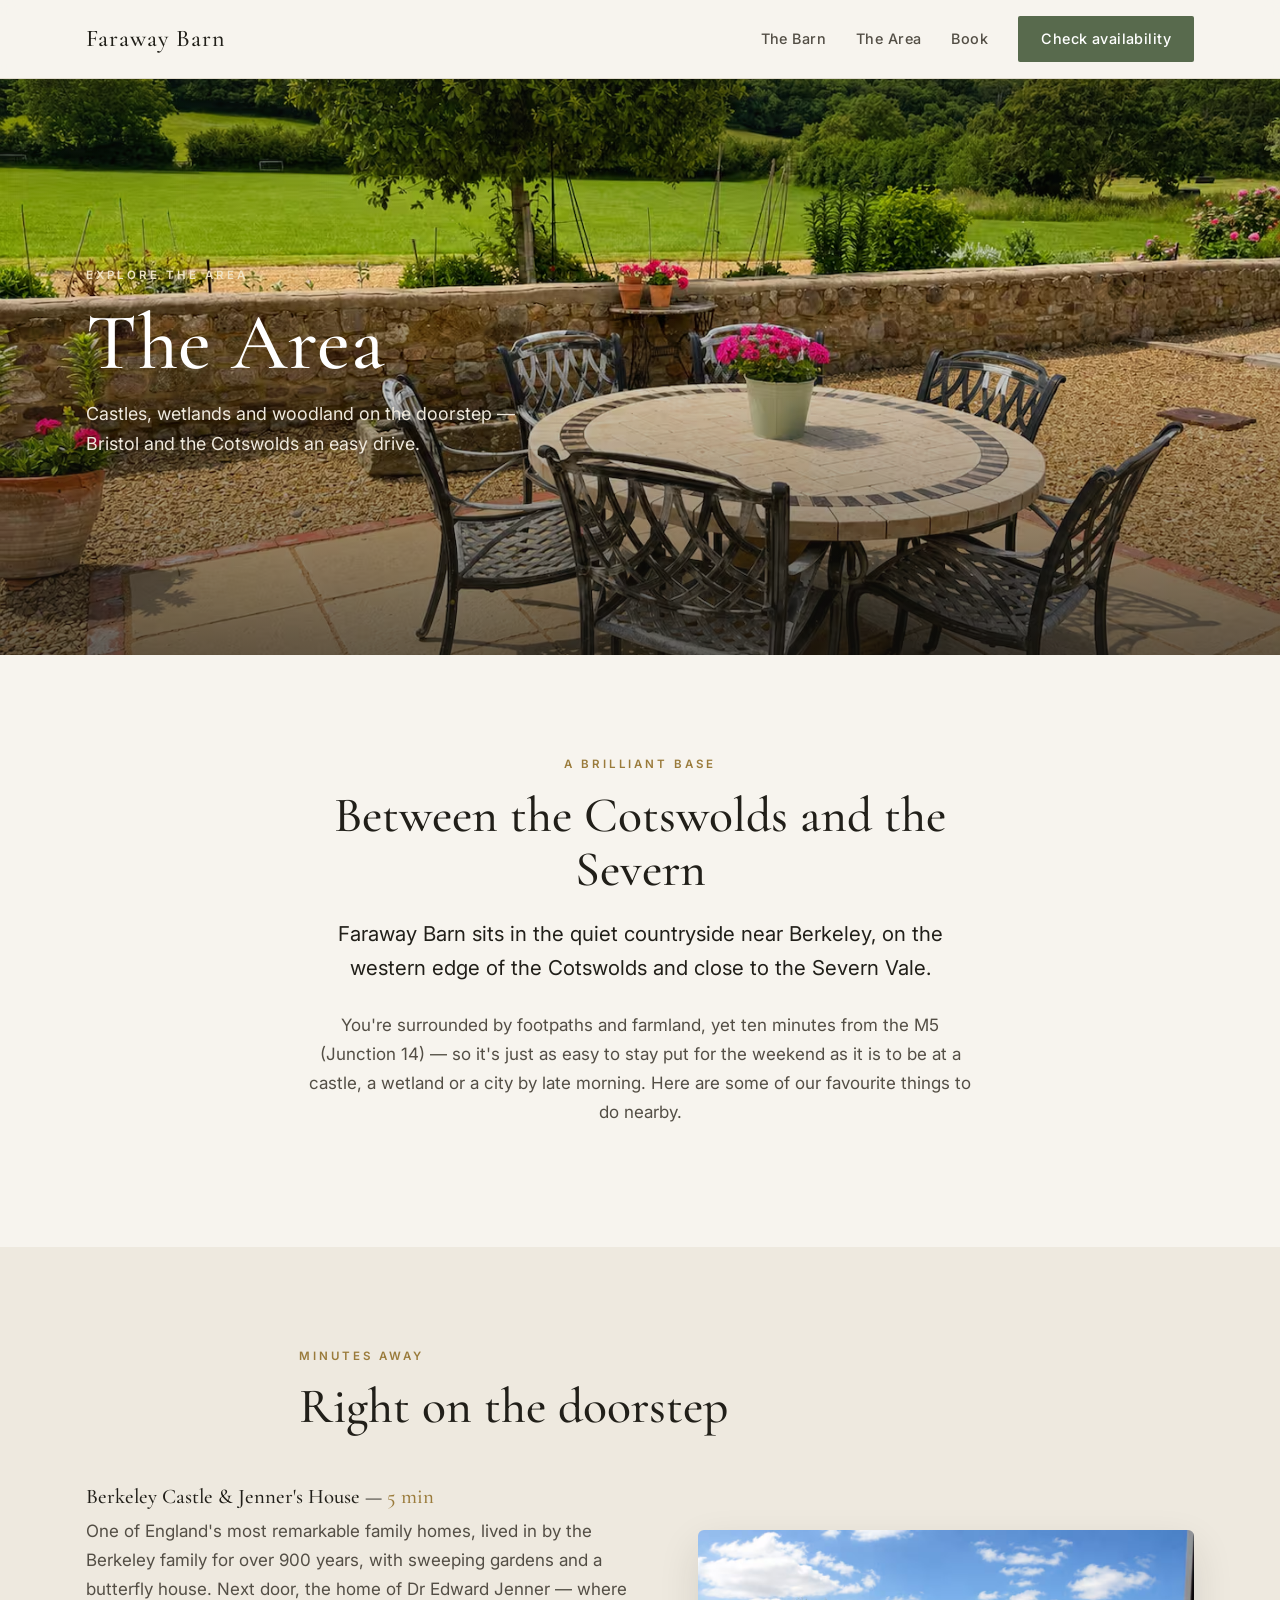
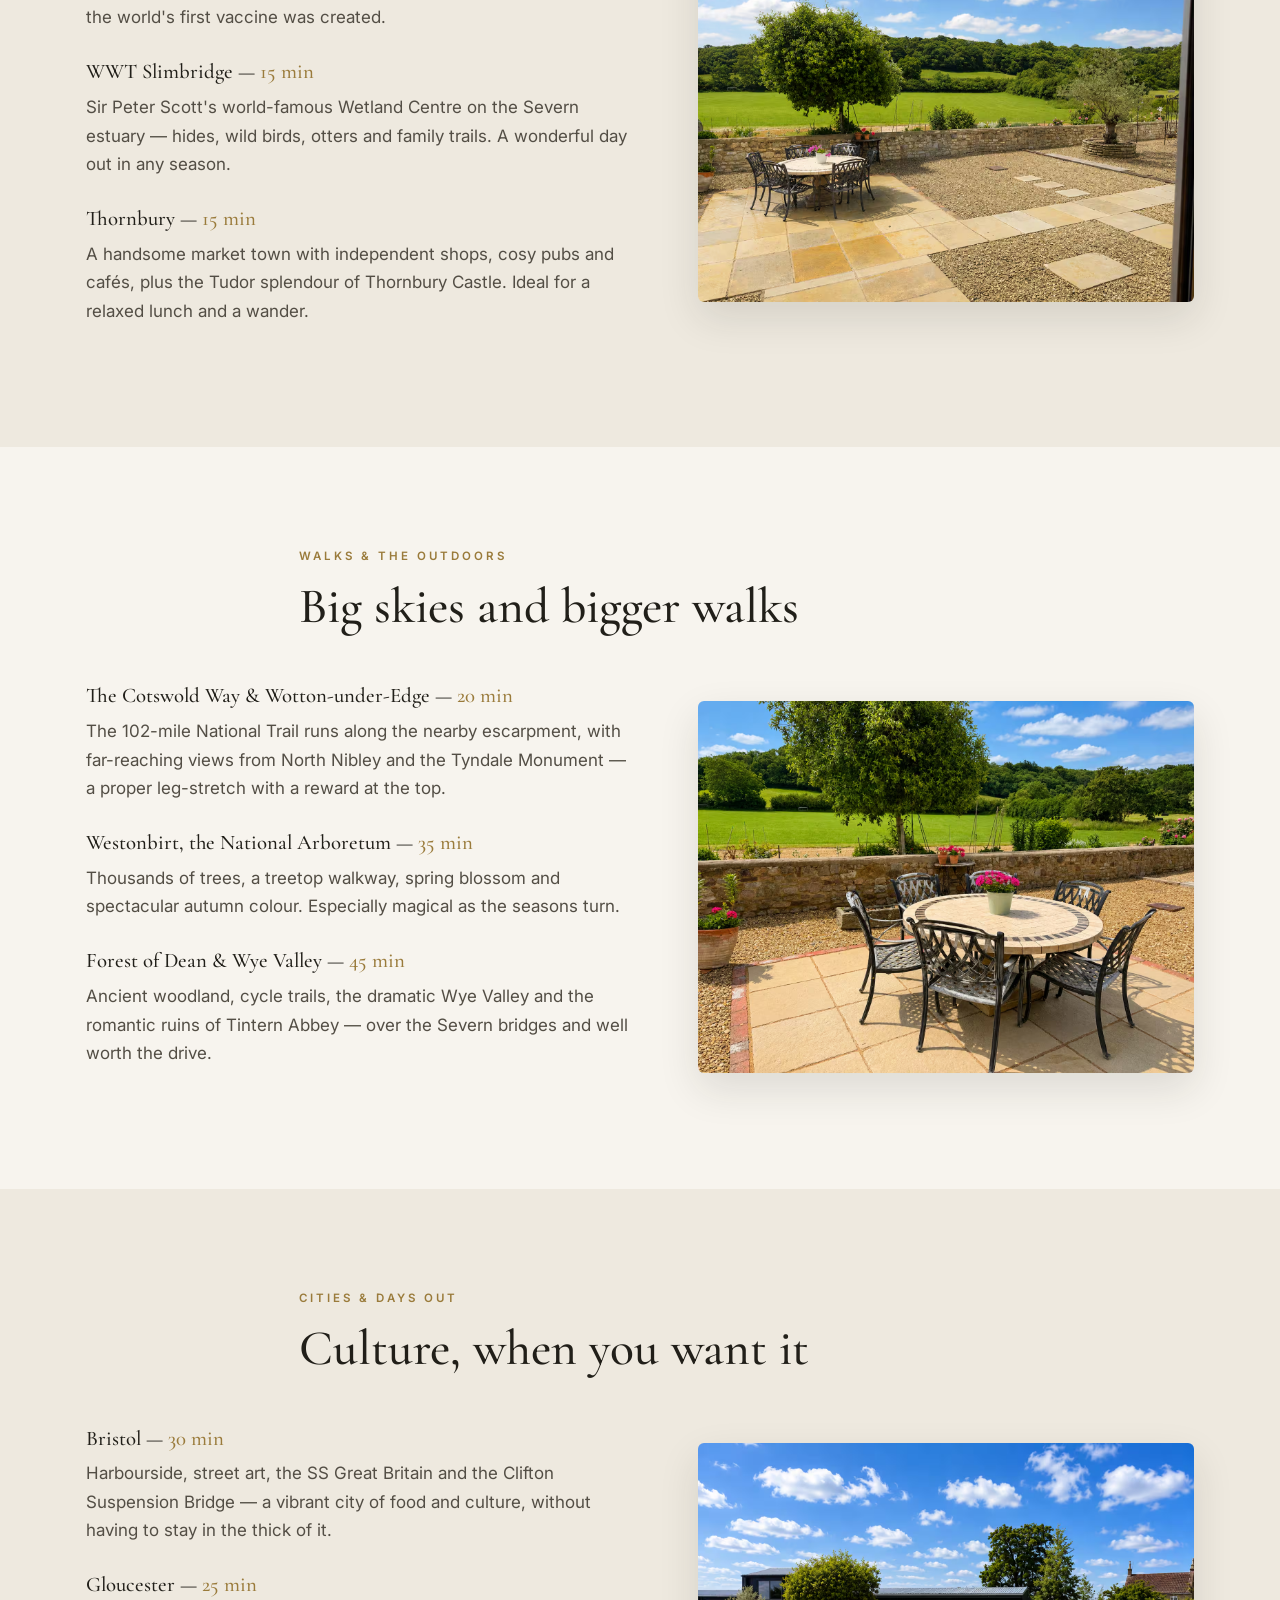
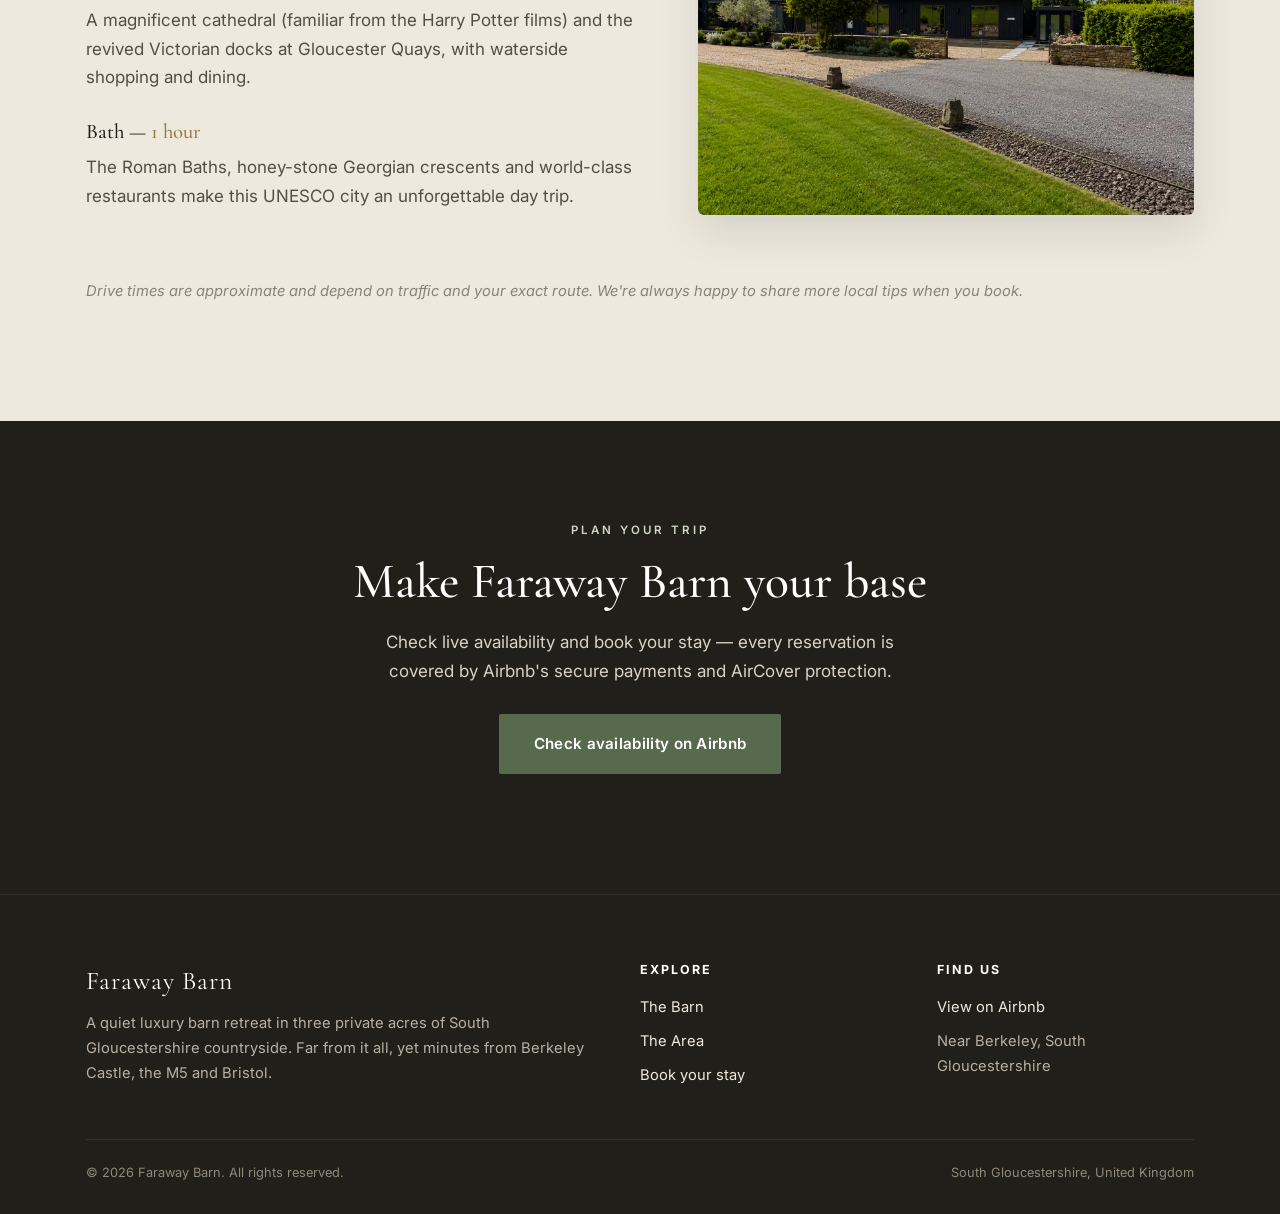
==== commit 70feecb9: "Route all communications through Airbnb; remove site contact email" ====
--- a/the-area.html
+++ b/the-area.html
@@ -5,19 +5,23 @@
 <meta name="viewport" content="width=device-width, initial-scale=1">
 <title>Things to Do near Berkeley &amp; Thornbury | Faraway Barn, South Gloucestershire</title>
 <meta name="description" content="What to do near Faraway Barn, close to Berkeley: Berkeley Castle, WWT Slimbridge, Thornbury, the Cotswold Way, Westonbirt Arboretum, the Forest of Dean and Wye Valley, plus easy days out in Bristol, Gloucester and Bath. Ten minutes from the M5.">
-<link rel="canonical" href="https://www.farawaybarn.co.uk/the-area.html">
+<link rel="canonical" href="https://farawaybarn.co.uk/the-area.html">
 
 <meta property="og:type" content="website">
 <meta property="og:title" content="The area around Faraway Barn — Berkeley, South Gloucestershire">
 <meta property="og:description" content="Castles, wetlands, woodland and cities — all within easy reach of Faraway Barn, yet ten minutes from the M5.">
-<meta property="og:image" content="https://www.farawaybarn.co.uk/assets/images/patio-dining.jpg">
-<meta property="og:url" content="https://www.farawaybarn.co.uk/the-area.html">
+<meta property="og:image" content="https://farawaybarn.co.uk/assets/images/patio-dining.jpg">
+<meta property="og:url" content="https://farawaybarn.co.uk/the-area.html">
 <meta name="twitter:card" content="summary_large_image">
 
 <link rel="preconnect" href="https://fonts.googleapis.com">
 <link rel="preconnect" href="https://fonts.gstatic.com" crossorigin>
 <link href="https://fonts.googleapis.com/css2?family=Cormorant+Garamond:ital,wght@0,400;0,500;0,600;1,400;1,500&family=Inter:wght@400;500;600;700&display=swap" rel="stylesheet">
 <link rel="stylesheet" href="assets/styles.css">
+<link rel="icon" href="assets/favicon.svg" type="image/svg+xml">
+<link rel="icon" href="assets/favicon-32.png" sizes="32x32" type="image/png">
+<link rel="apple-touch-icon" href="assets/icon-180.png">
+<meta name="theme-color" content="#586a4d">
 </head>
 <body>
 
@@ -155,7 +159,6 @@
         <h4>Find us</h4>
         <ul>
           <li><a href="https://www.airbnb.co.uk/rooms/1699802364503795984" target="_blank" rel="noopener">View on Airbnb</a></li>
-          <li><a href="mailto:hello@farawaybarn.co.uk">hello@farawaybarn.co.uk</a></li>
           <li>Near Berkeley, South Gloucestershire</li>
         </ul>
       </div>
--- a/assets/styles.css
+++ b/assets/styles.css
@@ -204,6 +204,21 @@
   pointer-events: none;
 }
 .map-note { text-align: center; font-size: .85rem; color: var(--muted); margin-top: 16px; }
+
+/* ---------- FAQ ---------- */
+.faq { max-width: var(--prose); margin: 0 auto; }
+.faq details { border-bottom: 1px solid var(--line); }
+.faq summary {
+  list-style: none; cursor: pointer; padding: 20px 36px 20px 0; position: relative;
+  font-family: var(--serif); font-size: 1.35rem; color: var(--ink); line-height: 1.25;
+}
+.faq summary::-webkit-details-marker { display: none; }
+.faq summary::after {
+  content: "+"; position: absolute; right: 4px; top: 50%; transform: translateY(-50%);
+  font-family: var(--sans); font-weight: 400; font-size: 1.6rem; color: var(--gold); transition: transform .2s ease;
+}
+.faq details[open] summary::after { content: "\2013"; }
+.faq details p { margin: 0 0 22px; max-width: 62ch; }
 
 /* ---------- Floor plan ---------- */
 .floorplan { background: #fff; border: 1px solid var(--line); border-radius: var(--radius); padding: 24px; }
